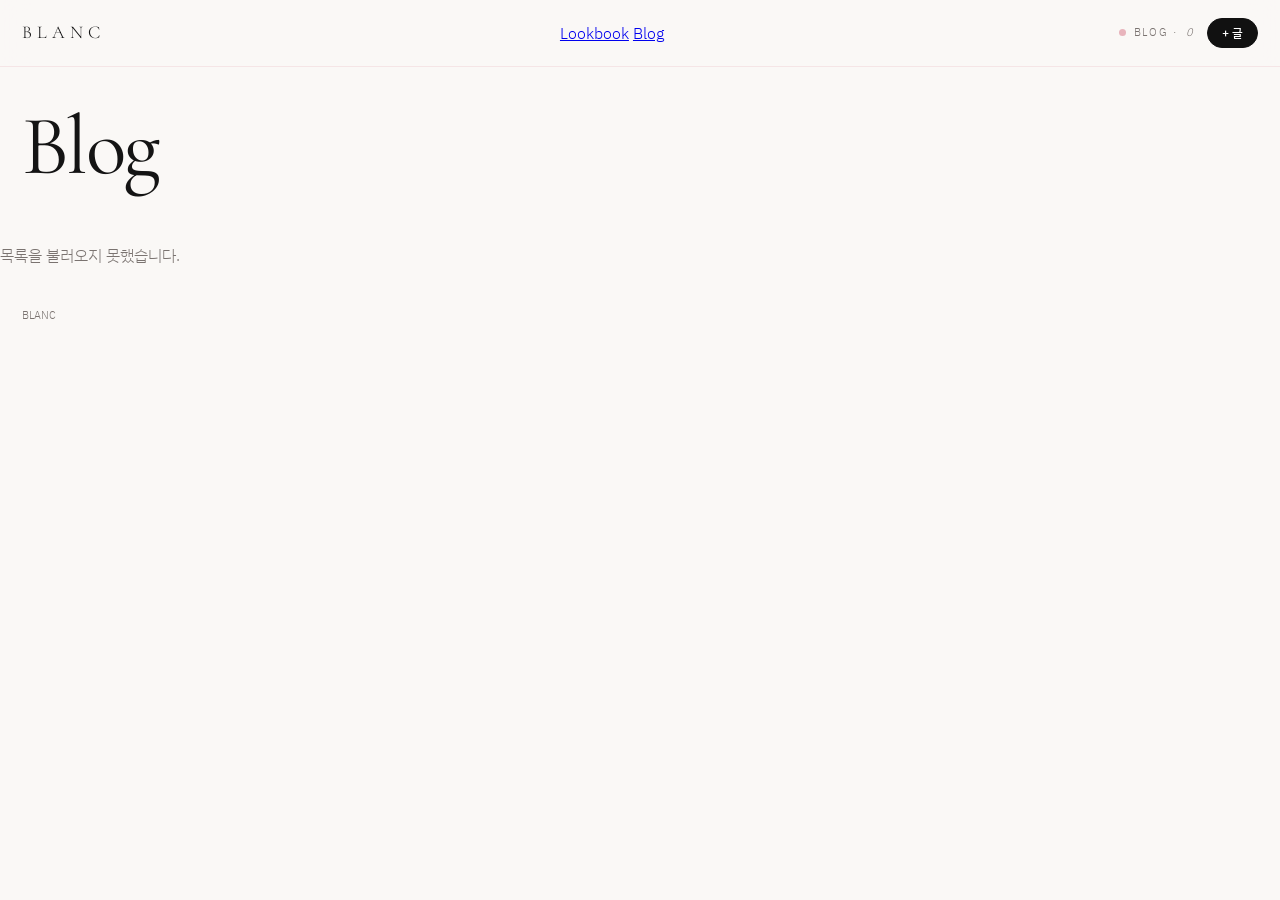
==== blog.html @ 7527eba4 "Add Blog list and post pages with image and video carousel" ====
<!DOCTYPE html>
<html lang="ko">
<head>
  <meta charset="UTF-8" />
  <meta name="viewport" content="width=device-width, initial-scale=1.0" />
  <title>BLANC — Blog</title>
  <link rel="icon" href="favicon.svg" type="image/svg+xml" />
  <link rel="preconnect" href="https://fonts.googleapis.com" />
  <link rel="preconnect" href="https://fonts.gstatic.com" crossorigin />
  <link href="https://fonts.googleapis.com/css2?family=Cormorant+Garamond:ital,wght@0,400;0,500;1,400&family=IBM+Plex+Sans+KR:wght@300;400;500&display=swap" rel="stylesheet" />
  <link rel="stylesheet" href="css/style.css?v=11" />
</head>
<body>
  <header class="top">
    <a class="mark" href="./">BLANC</a>
    <nav class="nav">
      <a href="./">Lookbook</a>
      <a class="on" href="blog.html">Blog</a>
    </nav>
    <div class="top-right">
      <p class="live"><span></span> BLOG · <em id="count">0</em></p>
      <button class="add-btn" id="write-btn" type="button">+ 글</button>
    </div>
  </header>
  <section class="hero">
    <h1>Blog</h1>
  </section>
  <div class="blog-grid" id="list"></div>
  <footer class="foot"><span>BLANC</span></footer>

  <div class="modal" id="writer">
    <div class="studio-sheet" role="dialog">
      <button class="x" type="button" id="writer-x">×</button>
      <div id="gate">
        <p class="m-meta">STUDIO</p>
        <h2>관리자 인증</h2>
        <input id="pin" type="password" placeholder="PIN" />
        <button class="copy" type="button" id="unlock">인증</button>
      </div>
      <form id="write-form" hidden>
        <p class="m-meta">NEW POST</p>
        <h2>글 쓰기</h2>
        <input id="title" type="text" placeholder="제목" required />
        <label class="drop" id="cover-drop">
          <input id="cover" type="file" accept="image/*" hidden />
          <span>표지 이미지</span>
        </label>
        <label class="drop">
          <input id="slides" type="file" accept="image/*" multiple hidden />
          <span>캐러셀 이미지 여러 장</span>
        </label>
        <textarea id="videos" rows="3" placeholder="영상 URL· 한 줄에 하나 (YouTube, mp4)"></textarea>
        <textarea id="body" rows="8" placeholder="본문. 빈 줄은 문단을 나눕니다."></textarea>
        <input id="otp" type="text" inputmode="numeric" maxlength="6" placeholder="관리자 6자리 코드" />
        <p class="hint" id="otp-hint">prom-gallery와 같은 코드입니다. 이 브라우저에서 한 번만 입력하면 됩니다.</p>
        <button class="copy" type="submit" id="publish">올리기</button>
      </form>
    </div>
  </div>
  <div class="toast" id="toast"></div>
  <script src="js/works.js"></script>
  <script src="js/blog.js?v=11"></script>
</body>
</html>
---- css/style.css ----
:root {
  --white: #faf8f6;
  --pink: #e8b4bc;
  --pink-soft: #f6e4e7;
  --ink: #141414;
  --mute: #7a7370;
  --gap: 14px;
  --pad: 22px;
}

* { box-sizing: border-box; margin: 0; padding: 0; }
html { scroll-behavior: smooth; }
body {
  background: var(--white);
  color: var(--ink);
  font-family: "IBM Plex Sans KR", sans-serif;
  font-weight: 300;
  line-height: 1.55;
}

.top {
  display: flex;
  align-items: center;
  justify-content: space-between;
  padding: 18px var(--pad);
  position: sticky;
  top: 0;
  z-index: 8;
  background: color-mix(in srgb, var(--white) 88%, transparent);
  backdrop-filter: blur(14px);
  border-bottom: 1px solid color-mix(in srgb, var(--pink) 28%, transparent);
}
.top-right { display: flex; align-items: center; gap: 12px; }
.mark {
  font-family: "Cormorant Garamond", serif;
  letter-spacing: 0.28em;
  font-size: 18px;
  text-decoration: none;
  color: inherit;
}
.live {
  font-size: 11px;
  letter-spacing: 0.16em;
  text-transform: uppercase;
  color: var(--mute);
  display: flex;
  align-items: center;
  gap: 8px;
}
.live span {
  width: 7px;
  height: 7px;
  border-radius: 50%;
  background: var(--pink);
}
.add-btn {
  border: 1px solid #111;
  background: #111;
  color: #fff;
  border-radius: 999px;
  padding: 8px 14px;
  font: 500 12px/1 "IBM Plex Sans KR", sans-serif;
  cursor: pointer;
}

.hero { padding: 42px var(--pad) 18px; max-width: 720px; }
.hero h1 {
  font-family: "Cormorant Garamond", serif;
  font-weight: 400;
  font-size: clamp(40px, 8vw, 84px);
  line-height: 0.9;
  letter-spacing: -0.03em;
}

.filters { display: flex; gap: 8px; padding: 8px var(--pad) 22px; flex-wrap: wrap; }
.filters button {
  border: 1px solid #eadfe0;
  background: #fff;
  color: var(--mute);
  border-radius: 999px;
  padding: 8px 14px;
  font: 500 12px/1 "IBM Plex Sans KR", sans-serif;
  letter-spacing: 0.04em;
  cursor: pointer;
}
.filters button.on { background: #111; color: #fff; border-color: #111; }

.gallery {
  display: grid;
  grid-template-columns: repeat(4, minmax(0, 1fr));
  gap: var(--gap);
  padding: 0 var(--pad) 40px;
  align-items: start;
}
.card {
  position: relative;
  border-radius: 16px;
  overflow: hidden;
  background: var(--pink-soft);
  cursor: pointer;
}
.card img {
  width: 100%;
  height: auto;
  display: block;
  opacity: 0;
  transition: opacity 0.25s ease;
}
.card img.on { opacity: 1; }
.likes {
  position: absolute;
  left: 10px;
  bottom: 10px;
  z-index: 2;
  color: #e8b4bc;
  background: rgba(255,255,255,0.88);
  border-radius: 999px;
  padding: 5px 9px;
  font: 500 12px/1 "IBM Plex Sans KR", sans-serif;
  letter-spacing: -0.01em;
  pointer-events: none;
}
.shade {
  position: absolute;
  inset: auto 0 0 0;
  padding: 28px 12px 12px;
  display: flex;
  align-items: flex-end;
  justify-content: flex-end;
  gap: 8px;
  background: linear-gradient(to top, rgba(17,17,17,0.55), transparent);
  opacity: 0;
  transition: opacity 0.2s ease;
}
.card:hover .shade,
.card:focus-within .shade { opacity: 1; }
.badge, .label { color: #fff; font-size: 11px; letter-spacing: 0.06em; }
.badge { background: rgba(0,0,0,0.45); border-radius: 999px; padding: 4px 8px; white-space: nowrap; }
.label { text-align: right; }
.more { height: 1px; }

.empty { grid-column: 1 / -1; color: var(--mute); padding: 40px 0; }
.foot {
  display: flex;
  justify-content: space-between;
  gap: 16px;
  padding: 0 var(--pad) 40px;
  font-size: 11px;
  color: var(--mute);
}

.modal {
  position: fixed;
  inset: 0;
  z-index: 30;
  background: rgba(17,17,17,0.62);
  display: none;
  place-items: center;
  padding: 24px;
}
.modal.open { display: grid; }
.sheet {
  width: min(1080px, 100%);
  max-height: min(90vh, 860px);
  background: #fff;
  border-radius: 20px;
  display: grid;
  grid-template-columns: 1.15fr 0.85fr;
  overflow: hidden;
  position: relative;
  box-shadow: 0 24px 80px rgba(0,0,0,0.25);
}
.sheet-media {
  background: #f3ece8;
  display: grid;
  place-items: center;
  min-height: 320px;
}
.sheet-media img {
  max-width: 100%;
  max-height: 90vh;
  width: auto;
  height: auto;
  object-fit: contain;
}
.sheet-body {
  padding: 28px 24px 24px;
  overflow: auto;
  display: flex;
  flex-direction: column;
}
.m-meta {
  font-size: 11px;
  letter-spacing: 0.16em;
  text-transform: uppercase;
  color: var(--pink);
  margin-bottom: 8px;
}
.sheet-body h2, .studio-sheet h2 {
  font-family: "Cormorant Garamond", serif;
  font-size: 36px;
  font-weight: 500;
  margin-bottom: 16px;
}
#m-prompt {
  flex: 1;
  white-space: pre-wrap;
  word-break: break-word;
  background: #faf6f5;
  border: 1px solid #f0e4e6;
  border-radius: 12px;
  padding: 14px;
  font: 300 13px/1.6 "IBM Plex Sans KR", sans-serif;
  color: #333;
  max-height: 42vh;
  overflow: auto;
}
.copy {
  margin-top: 14px;
  border: 0;
  background: #111;
  color: #fff;
  border-radius: 999px;
  padding: 12px 16px;
  font: 500 13px/1 "IBM Plex Sans KR", sans-serif;
  cursor: pointer;
}
.admin-actions {
  display: flex;
  gap: 8px;
  margin-top: 10px;
}
.admin-actions[hidden] { display: none; }
.edit-btn, .del-btn {
  flex: 1;
  border-radius: 999px;
  padding: 12px 16px;
  font: 500 13px/1 "IBM Plex Sans KR", sans-serif;
  cursor: pointer;
}
.edit-btn { border: 1px solid #eadfe0; background: #fff; color: var(--ink); }
.del-btn { border: 1px solid #e8b4bc; background: #fff7f8; color: #9a3b4a; }
.ghost {
  margin-top: 8px;
  border: 0;
  background: transparent;
  color: var(--mute);
  font: 400 12px/1 "IBM Plex Sans KR", sans-serif;
  cursor: pointer;
}
.x {
  position: absolute;
  top: 10px;
  right: 12px;
  z-index: 2;
  width: 36px;
  height: 36px;
  border: 0;
  border-radius: 50%;
  background: rgba(255,255,255,0.9);
  font-size: 22px;
  line-height: 1;
  cursor: pointer;
}
.toast {
  position: fixed;
  bottom: 24px;
  left: 50%;
  transform: translateX(-50%);
  background: #111;
  color: #fff;
  padding: 10px 16px;
  border-radius: 999px;
  font-size: 13px;
  z-index: 40;
  display: none;
}
.toast.open { display: block; }

.studio-sheet {
  width: min(560px, 100%);
  max-height: 92vh;
  overflow: auto;
  background: #fff;
  border-radius: 20px;
  padding: 28px 24px 24px;
  position: relative;
  box-shadow: 0 24px 80px rgba(0,0,0,0.25);
}
.hint { color: var(--mute); font-size: 13px; margin-bottom: 14px; }
.studio-sheet input,
.studio-sheet textarea,
.studio-sheet select {
  width: 100%;
  margin-top: 8px;
  border: 1px solid #eadfe0;
  border-radius: 12px;
  padding: 12px 14px;
  font: 300 14px/1.5 "IBM Plex Sans KR", sans-serif;
  background: #fff;
  color: var(--ink);
}
.drop {
  display: grid;
  place-items: center;
  min-height: 180px;
  margin: 8px 0 10px;
  border: 1px dashed #e8b4bc;
  border-radius: 16px;
  background: #faf6f5;
  cursor: pointer;
  overflow: hidden;
  color: var(--mute);
  font-size: 13px;
  text-align: center;
  padding: 12px;
}
.drop img { width: 100%; height: 220px; object-fit: cover; display: block; }
.drop.on { border-color: #111; }

@media (max-width: 1100px) {
  .gallery { grid-template-columns: repeat(3, minmax(0, 1fr)); }
}
@media (max-width: 740px) {
  :root { --pad: 14px; --gap: 10px; }
  .gallery { grid-template-columns: repeat(2, minmax(0, 1fr)); }
  .card { border-radius: 12px; }
  .sheet { grid-template-columns: 1fr; max-height: 92vh; }
  .sheet-media { max-height: 42vh; }
  .sheet-media img { max-height: 42vh; }
  .shade { opacity: 1; padding: 22px 10px 10px; }
  .add-btn { padding: 8px 12px; }
}
@media (max-width: 420px) {
  .gallery { grid-template-columns: 1fr; }
  .live em { font-style: normal; }
}
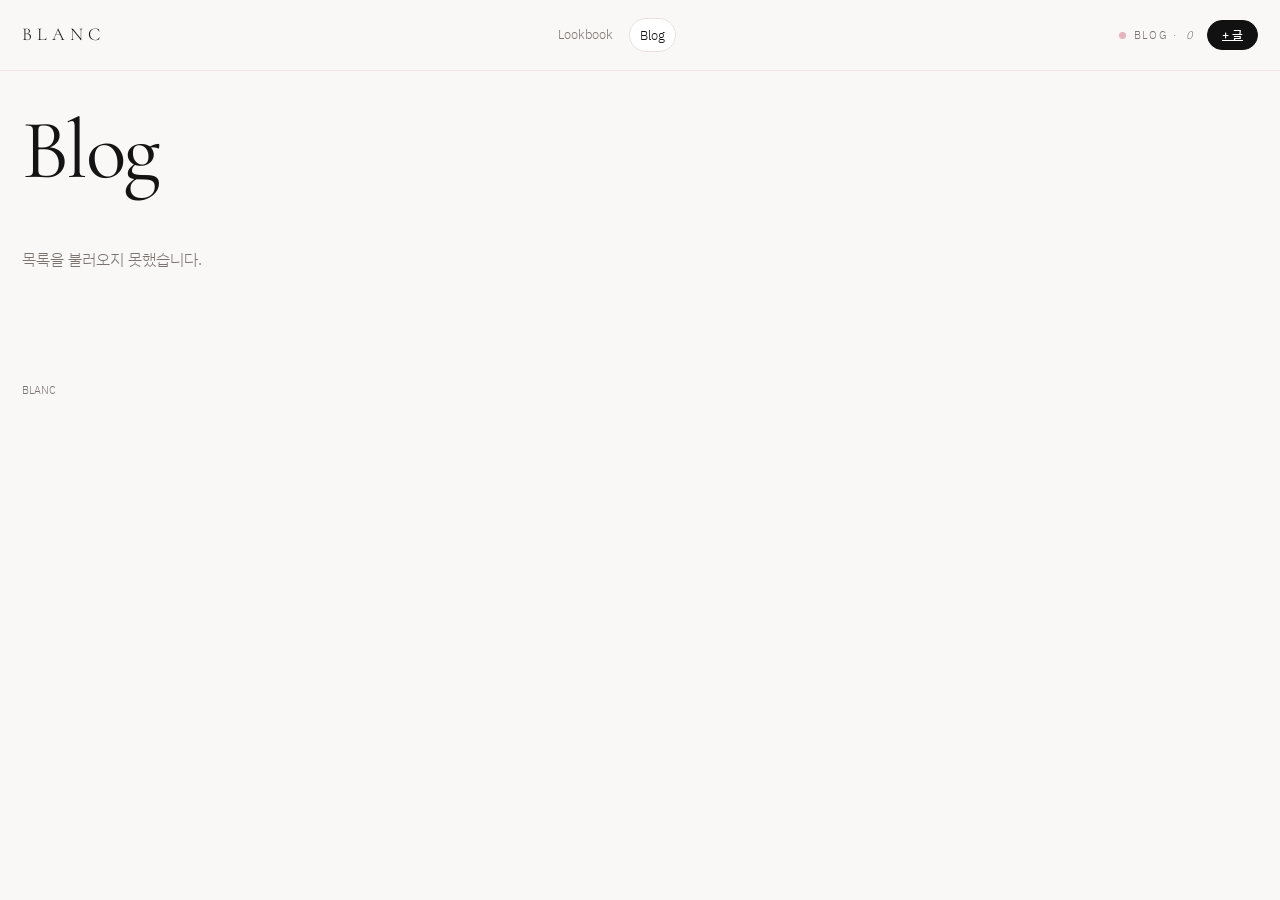
==== commit 10775900: "Add on-site Notion-style blog editor" ====
--- a/blog.html
+++ b/blog.html
@@ -5,10 +5,9 @@
   <meta name="viewport" content="width=device-width, initial-scale=1.0" />
   <title>BLANC — Blog</title>
   <link rel="icon" href="favicon.svg" type="image/svg+xml" />
-  <link rel="preconnect" href="https://fonts.googleapis.com" />
-  <link rel="preconnect" href="https://fonts.gstatic.com" crossorigin />
   <link href="https://fonts.googleapis.com/css2?family=Cormorant+Garamond:ital,wght@0,400;0,500;1,400&family=IBM+Plex+Sans+KR:wght@300;400;500&display=swap" rel="stylesheet" />
-  <link rel="stylesheet" href="css/style.css?v=11" />
+  <link rel="stylesheet" href="css/style.css?v=12" />
+  <link rel="stylesheet" href="css/blog.css?v=12" />
 </head>
 <body>
   <header class="top">
@@ -19,46 +18,13 @@
     </nav>
     <div class="top-right">
       <p class="live"><span></span> BLOG · <em id="count">0</em></p>
-      <button class="add-btn" id="write-btn" type="button">+ 글</button>
+      <a class="add-btn" href="write.html">+ 글</a>
     </div>
   </header>
-  <section class="hero">
-    <h1>Blog</h1>
-  </section>
+  <section class="hero"><h1>Blog</h1></section>
   <div class="blog-grid" id="list"></div>
   <footer class="foot"><span>BLANC</span></footer>
-
-  <div class="modal" id="writer">
-    <div class="studio-sheet" role="dialog">
-      <button class="x" type="button" id="writer-x">×</button>
-      <div id="gate">
-        <p class="m-meta">STUDIO</p>
-        <h2>관리자 인증</h2>
-        <input id="pin" type="password" placeholder="PIN" />
-        <button class="copy" type="button" id="unlock">인증</button>
-      </div>
-      <form id="write-form" hidden>
-        <p class="m-meta">NEW POST</p>
-        <h2>글 쓰기</h2>
-        <input id="title" type="text" placeholder="제목" required />
-        <label class="drop" id="cover-drop">
-          <input id="cover" type="file" accept="image/*" hidden />
-          <span>표지 이미지</span>
-        </label>
-        <label class="drop">
-          <input id="slides" type="file" accept="image/*" multiple hidden />
-          <span>캐러셀 이미지 여러 장</span>
-        </label>
-        <textarea id="videos" rows="3" placeholder="영상 URL· 한 줄에 하나 (YouTube, mp4)"></textarea>
-        <textarea id="body" rows="8" placeholder="본문. 빈 줄은 문단을 나눕니다."></textarea>
-        <input id="otp" type="text" inputmode="numeric" maxlength="6" placeholder="관리자 6자리 코드" />
-        <p class="hint" id="otp-hint">prom-gallery와 같은 코드입니다. 이 브라우저에서 한 번만 입력하면 됩니다.</p>
-        <button class="copy" type="submit" id="publish">올리기</button>
-      </form>
-    </div>
-  </div>
-  <div class="toast" id="toast"></div>
   <script src="js/works.js"></script>
-  <script src="js/blog.js?v=11"></script>
+  <script src="js/blog.js?v=12"></script>
 </body>
 </html>
--- a/css/blog.css
+++ b/css/blog.css
@@ -0,0 +1,59 @@
+:root { --pink: #e8b4bc; --ink: #141414; --mute: #7a7370; --line: #eadfe0; }
+.nav { display: flex; gap: 6px; }
+.nav a { text-decoration: none; color: var(--mute); font-size: 13px; padding: 6px 10px; border-radius: 999px; }
+.nav a.on { color: #111; background: #fff; border: 1px solid var(--line); }
+.top { gap: 16px; }
+.blog-grid { display: grid; grid-template-columns: repeat(3, minmax(0, 1fr)); gap: 18px; padding: 0 22px 70px; }
+.bcard { text-decoration: none; color: inherit; }
+.bcover { aspect-ratio: 16/10; border-radius: 16px; overflow: hidden; background: #f6e4e7; }
+.bcover img { width: 100%; height: 100%; object-fit: cover; display: block; }
+.bmeta { padding: 10px 2px 0; display: grid; gap: 4px; }
+.bmeta strong { font-weight: 500; font-size: 16px; }
+.bmeta span { color: var(--mute); font-size: 12px; }
+.post { width: min(760px, calc(100% - 32px)); margin: 28px auto 80px; }
+.crumb, .by, .back { color: var(--mute); font-size: 13px; }
+.crumb a, .back a { color: inherit; }
+.post h1 { font-family: "Cormorant Garamond", serif; font-size: clamp(40px, 6vw, 64px); font-weight: 500; line-height: 1; margin: 10px 0 8px; }
+.carousel { position: relative; margin: 22px 0; background: #f6f1ef; border-radius: 18px; overflow: hidden; }
+.slides { min-height: 220px; }
+.slide { display: none; }
+.slide.on { display: block; }
+.slide img, .slide video, .slide iframe { width: 100%; max-height: 70vh; object-fit: contain; background: #111; display: block; border: 0; aspect-ratio: 16/9; }
+.car-btn { position: absolute; top: 46%; z-index: 2; width: 36px; height: 36px; border: 0; border-radius: 50%; background: rgba(255,255,255,.9); cursor: pointer; font-size: 22px; }
+.prev { left: 10px; } .next { right: 10px; }
+.dots { display: flex; justify-content: center; gap: 6px; padding: 10px; }
+.dots button { width: 7px; height: 7px; border: 0; border-radius: 50%; background: #ddd; cursor: pointer; }
+.dots button.on { background: #e8b4bc; }
+.block-view p { margin: 12px 0; line-height: 1.85; white-space: pre-wrap; }
+.block-view h2, .block-view h3 { margin: 22px 0 8px; font-family: "Cormorant Garamond", serif; font-weight: 500; }
+.block-view h2 { font-size: 32px; } .block-view h3 { font-size: 24px; }
+.block-view ul, .block-view ol { margin: 8px 0 8px 1.2em; }
+.block-view blockquote { margin: 14px 0; padding-left: 14px; border-left: 3px solid #e8b4bc; color: #555; }
+.callout { margin: 14px 0; padding: 12px 14px; background: #f6e4e7; border-radius: 12px; }
+.todo { list-style: none; margin-left: 0; }
+.todo li { display: flex; gap: 8px; align-items: flex-start; }
+details.toggle { margin: 10px 0; }
+pre.code { background: #161616; color: #f6f1ef; border-radius: 12px; padding: 14px; overflow: auto; font-size: 13px; }
+.table-wrap { overflow: auto; margin: 14px 0; }
+table.nt { border-collapse: collapse; width: 100%; }
+table.nt td { border: 1px solid var(--line); padding: 8px; min-width: 80px; }
+.editor { width: min(820px, calc(100% - 28px)); margin: 18px auto 80px; }
+.cover-pick { display: grid; place-items: center; height: 180px; border-radius: 18px; background: #f6e4e7; overflow: hidden; cursor: pointer; color: #7a7370; }
+.cover-pick img { width: 100%; height: 100%; object-fit: cover; }
+.editor-title { width: 100%; border: 0; background: transparent; font: 500 clamp(36px, 6vw, 58px)/1 "Cormorant Garamond", serif; margin: 16px 0; outline: none; }
+.block { display: grid; grid-template-columns: 28px 1fr; gap: 6px; align-items: start; margin: 2px 0; position: relative; }
+.handle { border: 0; background: transparent; color: #c8bfc0; cursor: pointer; padding-top: 8px; }
+.bbody [contenteditable] { outline: none; min-height: 1.4em; line-height: 1.7; }
+.bbody [contenteditable]:empty:before { content: attr(data-ph); color: #c8bfc0; }
+.slash { position: absolute; z-index: 5; background: #fff; border: 1px solid var(--line); border-radius: 12px; box-shadow: 0 12px 40px rgba(0,0,0,.08); width: 220px; max-height: 280px; overflow: auto; padding: 6px; }
+.slash button { display: block; width: 100%; text-align: left; border: 0; background: transparent; padding: 8px; border-radius: 8px; cursor: pointer; font: 400 13px "IBM Plex Sans KR", sans-serif; }
+.slash button:hover { background: #f6e4e7; }
+.tools { display: flex; gap: 6px; flex-wrap: wrap; margin-bottom: 10px; }
+.tools button, .mini { border: 1px solid var(--line); background: #fff; border-radius: 8px; padding: 6px 8px; cursor: pointer; font-size: 12px; }
+.media-row { display: flex; gap: 8px; overflow: auto; }
+.media-row img { width: 120px; height: 80px; object-fit: cover; border-radius: 8px; }
+.editor input, .editor textarea { width: 100%; margin-top: 8px; border: 1px solid #eadfe0; border-radius: 12px; padding: 12px 14px; font: 300 14px/1.5 "IBM Plex Sans KR", sans-serif; }
+.editor h2 { font-family: "Cormorant Garamond", serif; font-size: 36px; font-weight: 500; }
+.block-view img, .post > img { width: 100%; border-radius: 16px; margin: 12px 0; }
+@media (max-width: 800px) { .blog-grid { grid-template-columns: 1fr 1fr; } .top { flex-wrap: wrap; } }
+@media (max-width: 520px) { .blog-grid { grid-template-columns: 1fr; } }
